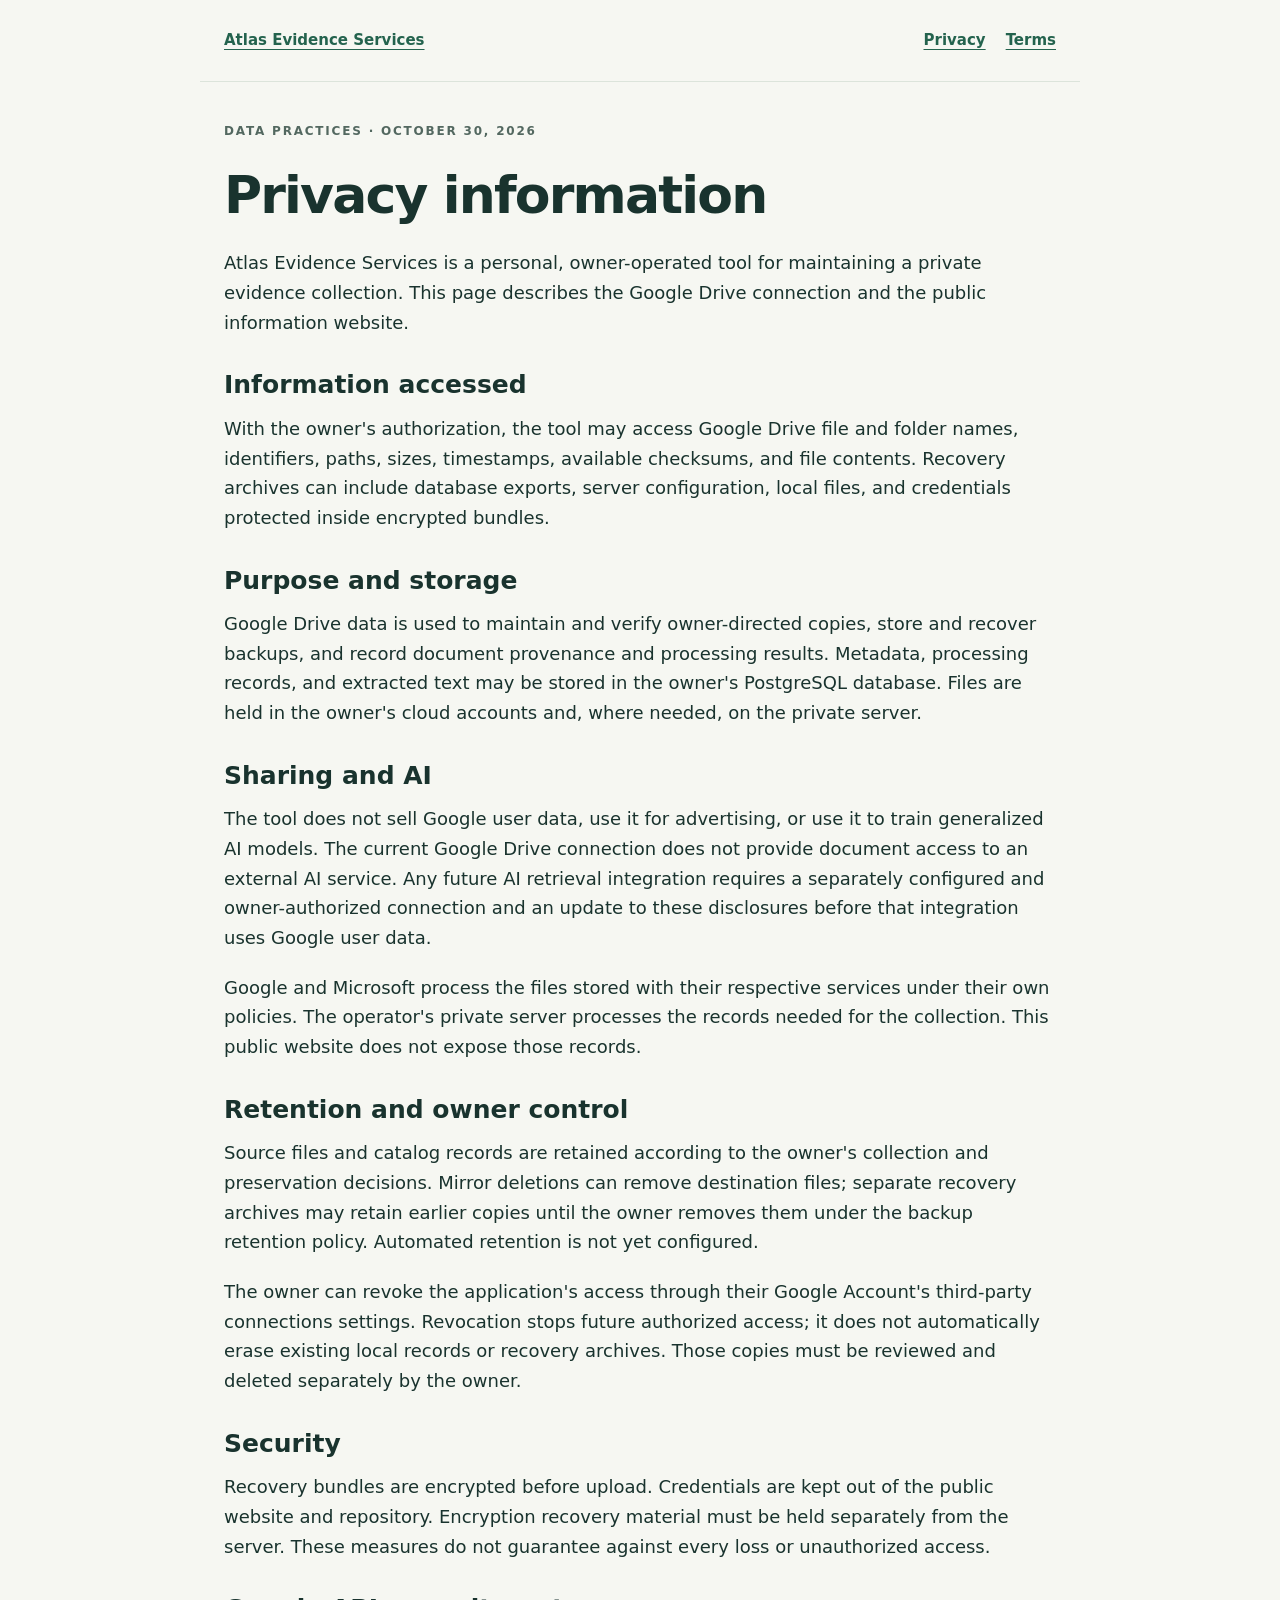
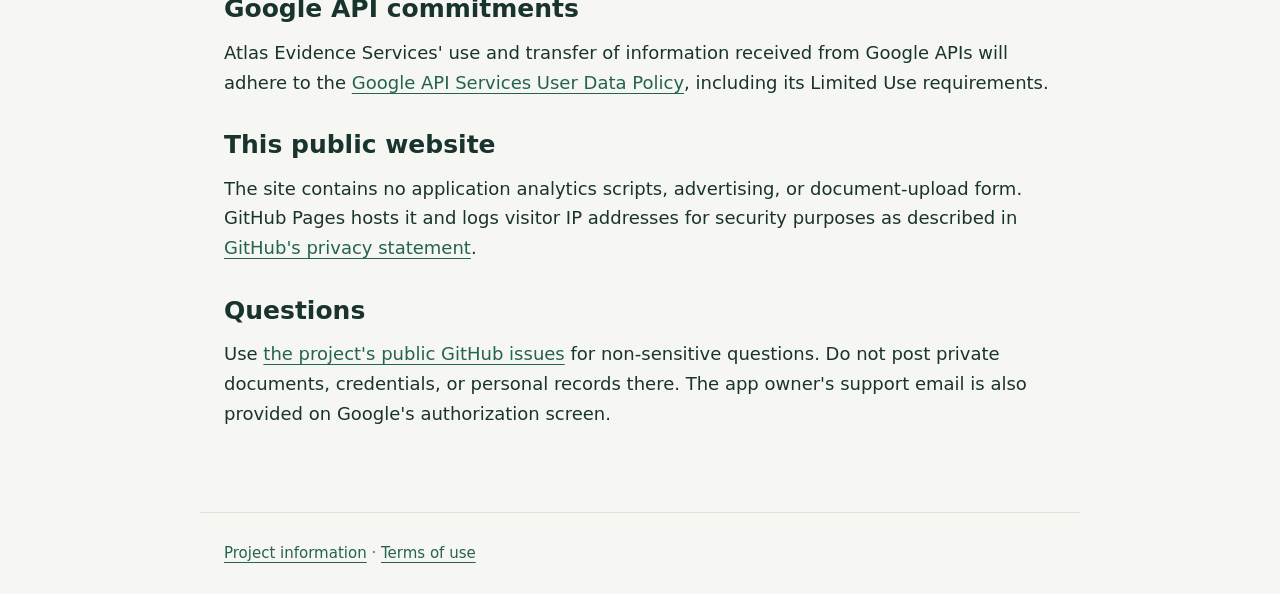
==== privacy.html @ a4f988e4 "Add files via upload" ====
<!doctype html>
<html lang="en"><head><meta charset="utf-8"><meta name="viewport" content="width=device-width,initial-scale=1"><title>Privacy | Atlas Evidence Services</title><link rel="stylesheet" href="style.css"></head>
<body><header><a href="index.html">Atlas Evidence Services</a><nav aria-label="Main"><a href="privacy.html" aria-current="page">Privacy</a><a href="terms.html">Terms</a></nav></header>
<main><p class="eyebrow">Data practices · October 30, 2026</p><h1>Privacy information</h1>
<p>Atlas Evidence Services is a personal, owner-operated tool for maintaining a private evidence collection. This page describes the Google Drive connection and the public information website.</p>
<h2>Information accessed</h2><p>With the owner's authorization, the tool may access Google Drive file and folder names, identifiers, paths, sizes, timestamps, available checksums, and file contents. Recovery archives can include database exports, server configuration, local files, and credentials protected inside encrypted bundles.</p>
<h2>Purpose and storage</h2><p>Google Drive data is used to maintain and verify owner-directed copies, store and recover backups, and record document provenance and processing results. Metadata, processing records, and extracted text may be stored in the owner's PostgreSQL database. Files are held in the owner's cloud accounts and, where needed, on the private server.</p>
<h2>Sharing and AI</h2><p>The tool does not sell Google user data, use it for advertising, or use it to train generalized AI models. The current Google Drive connection does not provide document access to an external AI service. Any future AI retrieval integration requires a separately configured and owner-authorized connection and an update to these disclosures before that integration uses Google user data.</p>
<p>Google and Microsoft process the files stored with their respective services under their own policies. The operator's private server processes the records needed for the collection. This public website does not expose those records.</p>
<h2>Retention and owner control</h2><p>Source files and catalog records are retained according to the owner's collection and preservation decisions. Mirror deletions can remove destination files; separate recovery archives may retain earlier copies until the owner removes them under the backup retention policy. Automated retention is not yet configured.</p>
<p>The owner can revoke the application's access through their Google Account's third-party connections settings. Revocation stops future authorized access; it does not automatically erase existing local records or recovery archives. Those copies must be reviewed and deleted separately by the owner.</p>
<h2>Security</h2><p>Recovery bundles are encrypted before upload. Credentials are kept out of the public website and repository. Encryption recovery material must be held separately from the server. These measures do not guarantee against every loss or unauthorized access.</p>
<h2>Google API commitments</h2><p>Atlas Evidence Services' use and transfer of information received from Google APIs will adhere to the <a href="https://developers.google.com/terms/api-services-user-data-policy">Google API Services User Data Policy</a>, including its Limited Use requirements.</p>
<h2>This public website</h2><p>The site contains no application analytics scripts, advertising, or document-upload form. GitHub Pages hosts it and logs visitor IP addresses for security purposes as described in <a href="https://docs.github.com/en/site-policy/privacy-policies/github-general-privacy-statement">GitHub's privacy statement</a>.</p>
<h2>Questions</h2><p>Use <a href="https://github.com/dewaterdisaster/dewaterdisaster.github.io/issues">the project's public GitHub issues</a> for non-sensitive questions. Do not post private documents, credentials, or personal records there. The app owner's support email is also provided on Google's authorization screen.</p></main>
<footer><a href="index.html">Project information</a> · <a href="terms.html">Terms of use</a></footer></body></html>
---- style.css ----
:root{color-scheme:light;--ink:#19332e;--muted:#536860;--paper:#f6f7f2;--line:#dce4db;--accent:#24634e}*{box-sizing:border-box}body{margin:0;background:var(--paper);color:var(--ink);font:18px/1.65 system-ui,-apple-system,Segoe UI,sans-serif}header,main,footer{max-width:880px;margin:auto;padding:28px 24px}header{display:flex;justify-content:space-between;align-items:center;gap:24px;border-bottom:1px solid var(--line);font-size:15px}header a{font-weight:650}nav{display:flex;gap:20px;flex-wrap:wrap}a{color:var(--accent);text-underline-offset:4px}a:focus-visible{outline:3px solid var(--accent);outline-offset:5px}h1{font-size:clamp(32px,6vw,52px);line-height:1.13;letter-spacing:-.035em;margin:24px 0}h2{font-size:25px;margin:32px 0 8px;line-height:1.3}p{margin:12px 0 20px}.eyebrow{text-transform:uppercase;letter-spacing:.15em;font-size:12px;color:var(--muted);font-weight:700}.lede{font-size:22px;max-width:720px}.notice{border-left:4px solid var(--accent);padding:14px 20px;background:#eaf0e6;margin:30px 0}.muted,footer{color:var(--muted);font-size:15px}footer{border-top:1px solid var(--line);margin-top:36px}li{padding-bottom:8px}@media(max-width:600px){header{align-items:flex-start;flex-direction:column;gap:12px}header,main,footer{padding:22px}}
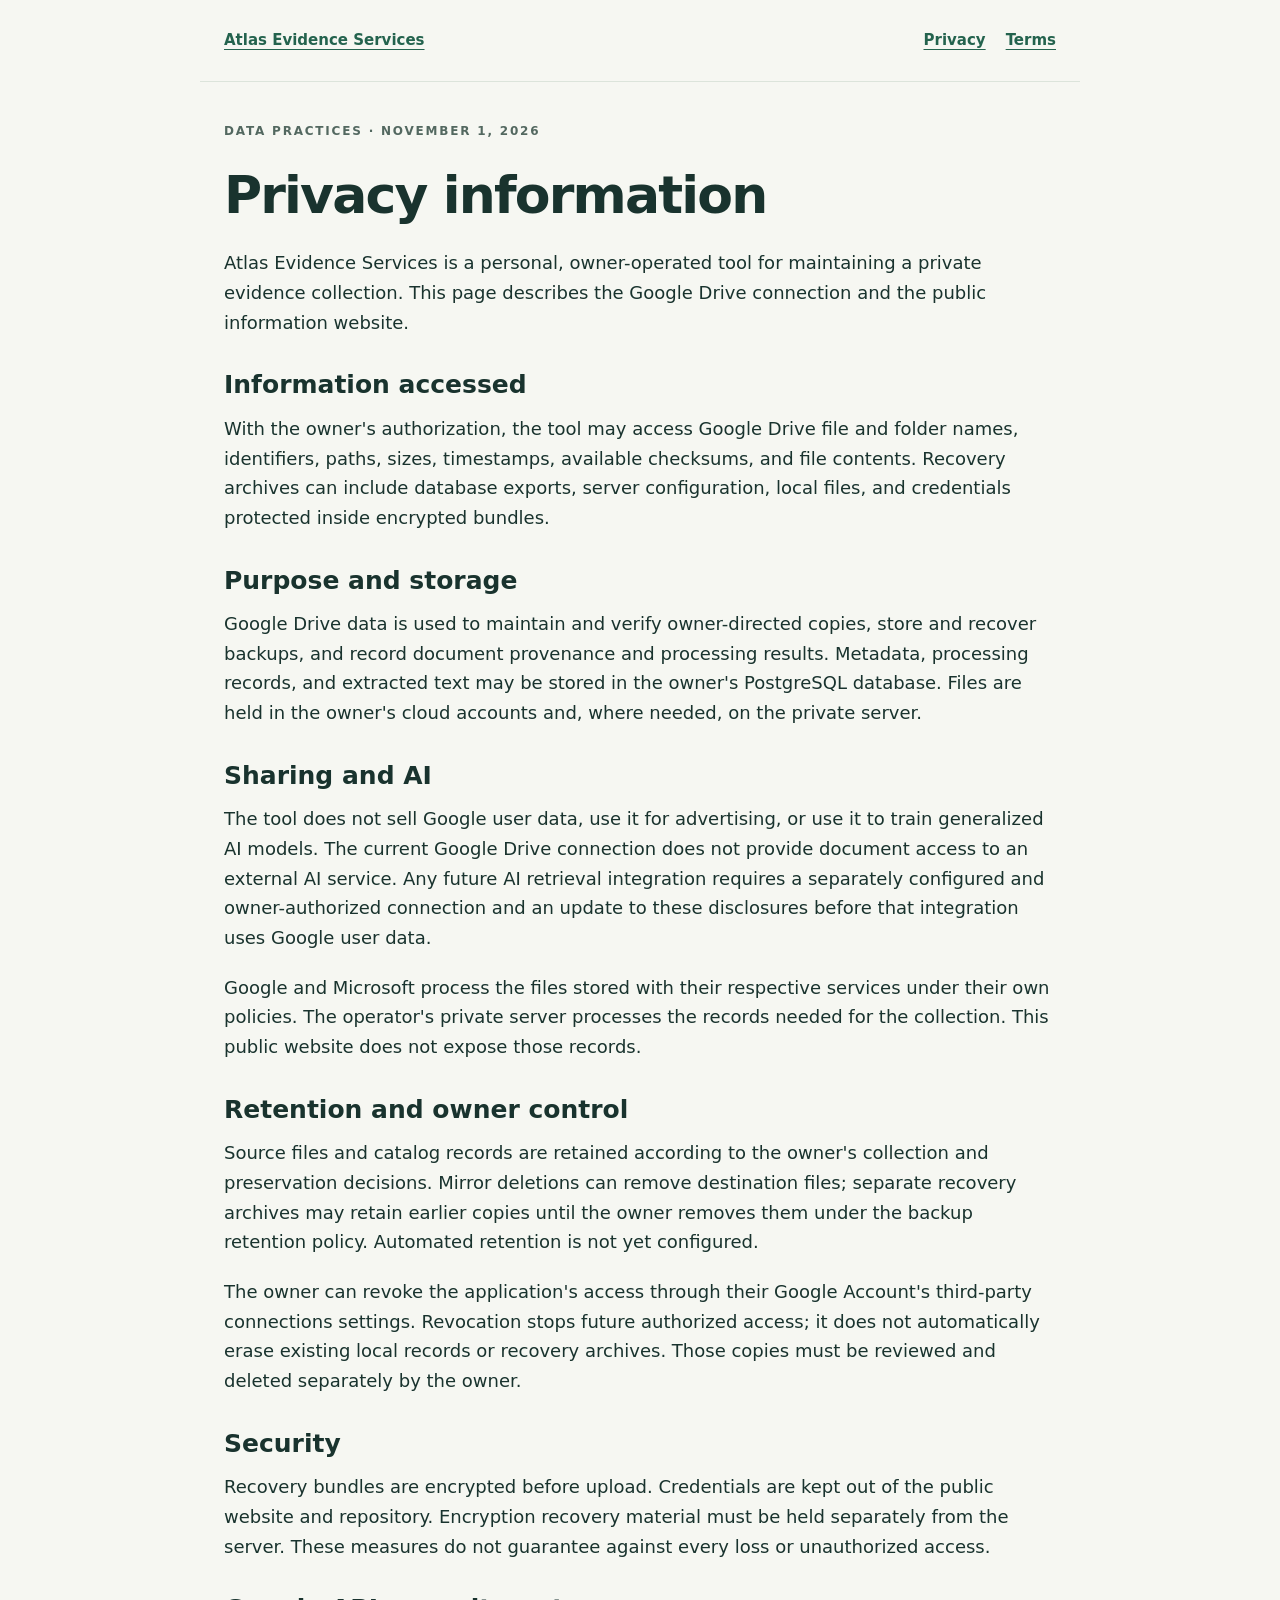
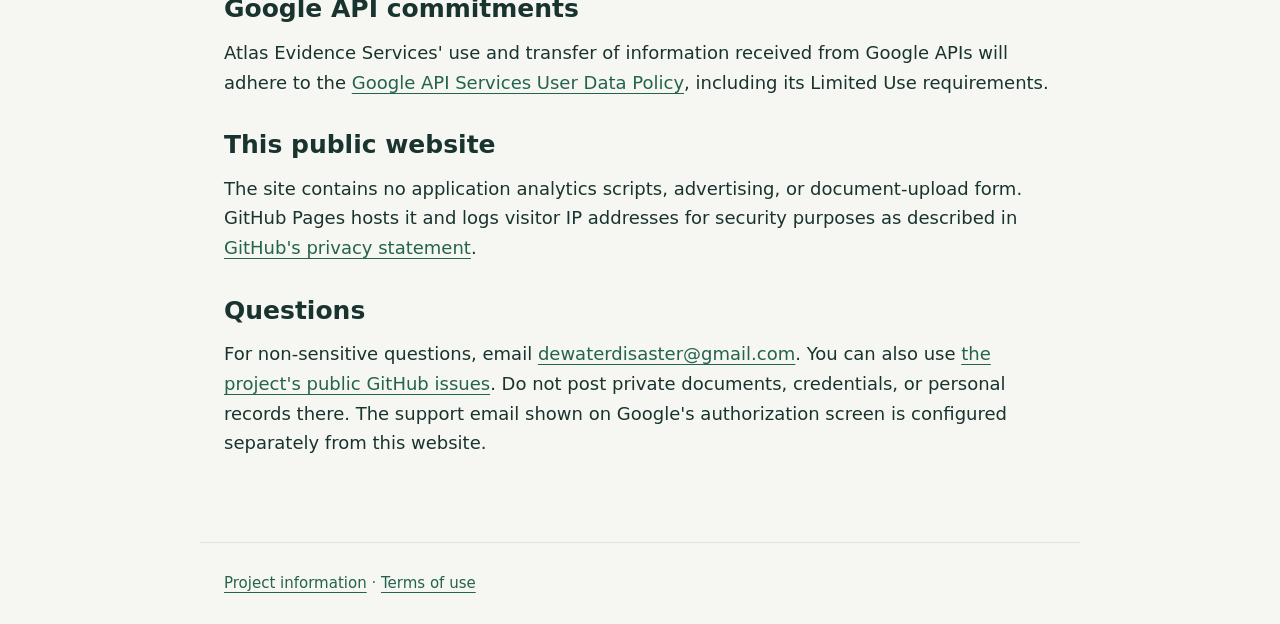
==== commit a6062ff9: "Add public project contact email to privacy page" ====
--- a/privacy.html
+++ b/privacy.html
@@ -1,7 +1,7 @@
 <!doctype html>
 <html lang="en"><head><meta charset="utf-8"><meta name="viewport" content="width=device-width,initial-scale=1"><title>Privacy | Atlas Evidence Services</title><link rel="stylesheet" href="style.css"></head>
 <body><header><a href="index.html">Atlas Evidence Services</a><nav aria-label="Main"><a href="privacy.html" aria-current="page">Privacy</a><a href="terms.html">Terms</a></nav></header>
-<main><p class="eyebrow">Data practices · October 30, 2026</p><h1>Privacy information</h1>
+<main><p class="eyebrow">Data practices · November 1, 2026</p><h1>Privacy information</h1>
 <p>Atlas Evidence Services is a personal, owner-operated tool for maintaining a private evidence collection. This page describes the Google Drive connection and the public information website.</p>
 <h2>Information accessed</h2><p>With the owner's authorization, the tool may access Google Drive file and folder names, identifiers, paths, sizes, timestamps, available checksums, and file contents. Recovery archives can include database exports, server configuration, local files, and credentials protected inside encrypted bundles.</p>
 <h2>Purpose and storage</h2><p>Google Drive data is used to maintain and verify owner-directed copies, store and recover backups, and record document provenance and processing results. Metadata, processing records, and extracted text may be stored in the owner's PostgreSQL database. Files are held in the owner's cloud accounts and, where needed, on the private server.</p>
@@ -12,5 +12,5 @@
 <h2>Security</h2><p>Recovery bundles are encrypted before upload. Credentials are kept out of the public website and repository. Encryption recovery material must be held separately from the server. These measures do not guarantee against every loss or unauthorized access.</p>
 <h2>Google API commitments</h2><p>Atlas Evidence Services' use and transfer of information received from Google APIs will adhere to the <a href="https://developers.google.com/terms/api-services-user-data-policy">Google API Services User Data Policy</a>, including its Limited Use requirements.</p>
 <h2>This public website</h2><p>The site contains no application analytics scripts, advertising, or document-upload form. GitHub Pages hosts it and logs visitor IP addresses for security purposes as described in <a href="https://docs.github.com/en/site-policy/privacy-policies/github-general-privacy-statement">GitHub's privacy statement</a>.</p>
-<h2>Questions</h2><p>Use <a href="https://github.com/dewaterdisaster/dewaterdisaster.github.io/issues">the project's public GitHub issues</a> for non-sensitive questions. Do not post private documents, credentials, or personal records there. The app owner's support email is also provided on Google's authorization screen.</p></main>
-<footer><a href="index.html">Project information</a> · <a href="terms.html">Terms of use</a></footer></body></html>
+<h2>Questions</h2><p>For non-sensitive questions, email <a href="mailto:dewaterdisaster@gmail.com">dewaterdisaster@gmail.com</a>. You can also use <a href="https://github.com/dewaterdisaster/dewaterdisaster.github.io/issues">the project's public GitHub issues</a>. Do not post private documents, credentials, or personal records there. The support email shown on Google's authorization screen is configured separately from this website.</p></main>
+<footer><a href="index.html">Project information</a> · <a href="terms.html">Terms of use</a></footer></body></html>
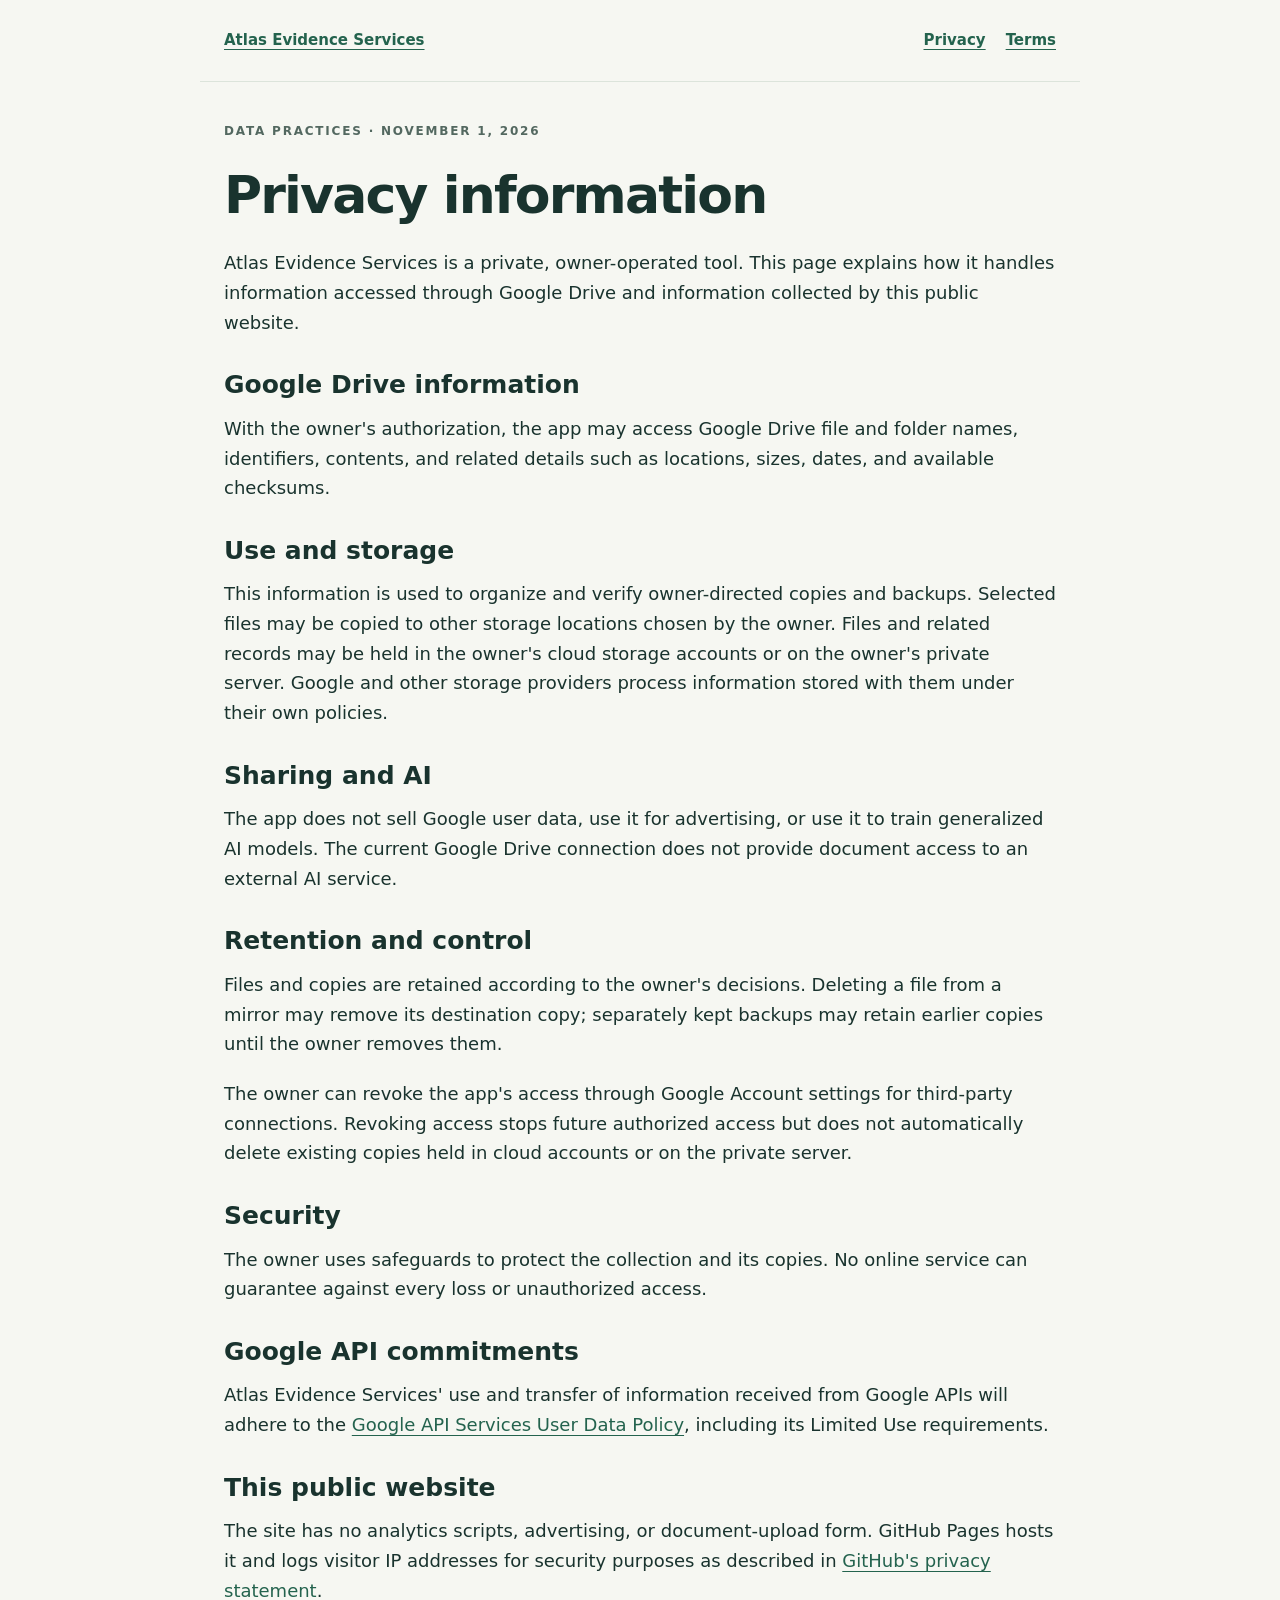
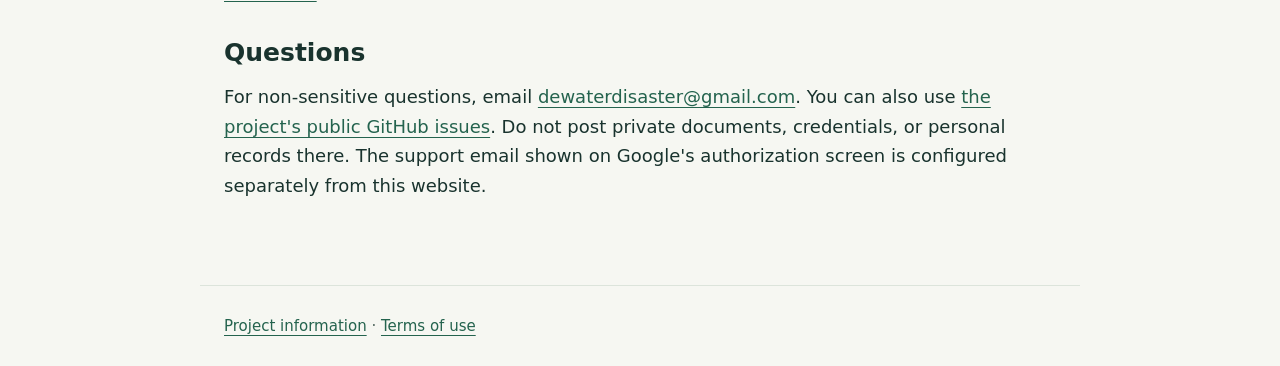
==== commit 5bcf4019: "Simplify privacy disclosures" ====
--- a/privacy.html
+++ b/privacy.html
@@ -2,15 +2,14 @@
 <html lang="en"><head><meta charset="utf-8"><meta name="viewport" content="width=device-width,initial-scale=1"><title>Privacy | Atlas Evidence Services</title><link rel="stylesheet" href="style.css"></head>
 <body><header><a href="index.html">Atlas Evidence Services</a><nav aria-label="Main"><a href="privacy.html" aria-current="page">Privacy</a><a href="terms.html">Terms</a></nav></header>
 <main><p class="eyebrow">Data practices · November 1, 2026</p><h1>Privacy information</h1>
-<p>Atlas Evidence Services is a personal, owner-operated tool for maintaining a private evidence collection. This page describes the Google Drive connection and the public information website.</p>
-<h2>Information accessed</h2><p>With the owner's authorization, the tool may access Google Drive file and folder names, identifiers, paths, sizes, timestamps, available checksums, and file contents. Recovery archives can include database exports, server configuration, local files, and credentials protected inside encrypted bundles.</p>
-<h2>Purpose and storage</h2><p>Google Drive data is used to maintain and verify owner-directed copies, store and recover backups, and record document provenance and processing results. Metadata, processing records, and extracted text may be stored in the owner's PostgreSQL database. Files are held in the owner's cloud accounts and, where needed, on the private server.</p>
-<h2>Sharing and AI</h2><p>The tool does not sell Google user data, use it for advertising, or use it to train generalized AI models. The current Google Drive connection does not provide document access to an external AI service. Any future AI retrieval integration requires a separately configured and owner-authorized connection and an update to these disclosures before that integration uses Google user data.</p>
-<p>Google and Microsoft process the files stored with their respective services under their own policies. The operator's private server processes the records needed for the collection. This public website does not expose those records.</p>
-<h2>Retention and owner control</h2><p>Source files and catalog records are retained according to the owner's collection and preservation decisions. Mirror deletions can remove destination files; separate recovery archives may retain earlier copies until the owner removes them under the backup retention policy. Automated retention is not yet configured.</p>
-<p>The owner can revoke the application's access through their Google Account's third-party connections settings. Revocation stops future authorized access; it does not automatically erase existing local records or recovery archives. Those copies must be reviewed and deleted separately by the owner.</p>
-<h2>Security</h2><p>Recovery bundles are encrypted before upload. Credentials are kept out of the public website and repository. Encryption recovery material must be held separately from the server. These measures do not guarantee against every loss or unauthorized access.</p>
+<p>Atlas Evidence Services is a private, owner-operated tool. This page explains how it handles information accessed through Google Drive and information collected by this public website.</p>
+<h2>Google Drive information</h2><p>With the owner's authorization, the app may access Google Drive file and folder names, identifiers, contents, and related details such as locations, sizes, dates, and available checksums.</p>
+<h2>Use and storage</h2><p>This information is used to organize and verify owner-directed copies and backups. Selected files may be copied to other storage locations chosen by the owner. Files and related records may be held in the owner's cloud storage accounts or on the owner's private server. Google and other storage providers process information stored with them under their own policies.</p>
+<h2>Sharing and AI</h2><p>The app does not sell Google user data, use it for advertising, or use it to train generalized AI models. The current Google Drive connection does not provide document access to an external AI service.</p>
+<h2>Retention and control</h2><p>Files and copies are retained according to the owner's decisions. Deleting a file from a mirror may remove its destination copy; separately kept backups may retain earlier copies until the owner removes them.</p>
+<p>The owner can revoke the app's access through Google Account settings for third-party connections. Revoking access stops future authorized access but does not automatically delete existing copies held in cloud accounts or on the private server.</p>
+<h2>Security</h2><p>The owner uses safeguards to protect the collection and its copies. No online service can guarantee against every loss or unauthorized access.</p>
 <h2>Google API commitments</h2><p>Atlas Evidence Services' use and transfer of information received from Google APIs will adhere to the <a href="https://developers.google.com/terms/api-services-user-data-policy">Google API Services User Data Policy</a>, including its Limited Use requirements.</p>
-<h2>This public website</h2><p>The site contains no application analytics scripts, advertising, or document-upload form. GitHub Pages hosts it and logs visitor IP addresses for security purposes as described in <a href="https://docs.github.com/en/site-policy/privacy-policies/github-general-privacy-statement">GitHub's privacy statement</a>.</p>
+<h2>This public website</h2><p>The site has no analytics scripts, advertising, or document-upload form. GitHub Pages hosts it and logs visitor IP addresses for security purposes as described in <a href="https://docs.github.com/en/site-policy/privacy-policies/github-general-privacy-statement">GitHub's privacy statement</a>.</p>
 <h2>Questions</h2><p>For non-sensitive questions, email <a href="mailto:dewaterdisaster@gmail.com">dewaterdisaster@gmail.com</a>. You can also use <a href="https://github.com/dewaterdisaster/dewaterdisaster.github.io/issues">the project's public GitHub issues</a>. Do not post private documents, credentials, or personal records there. The support email shown on Google's authorization screen is configured separately from this website.</p></main>
 <footer><a href="index.html">Project information</a> · <a href="terms.html">Terms of use</a></footer></body></html>
